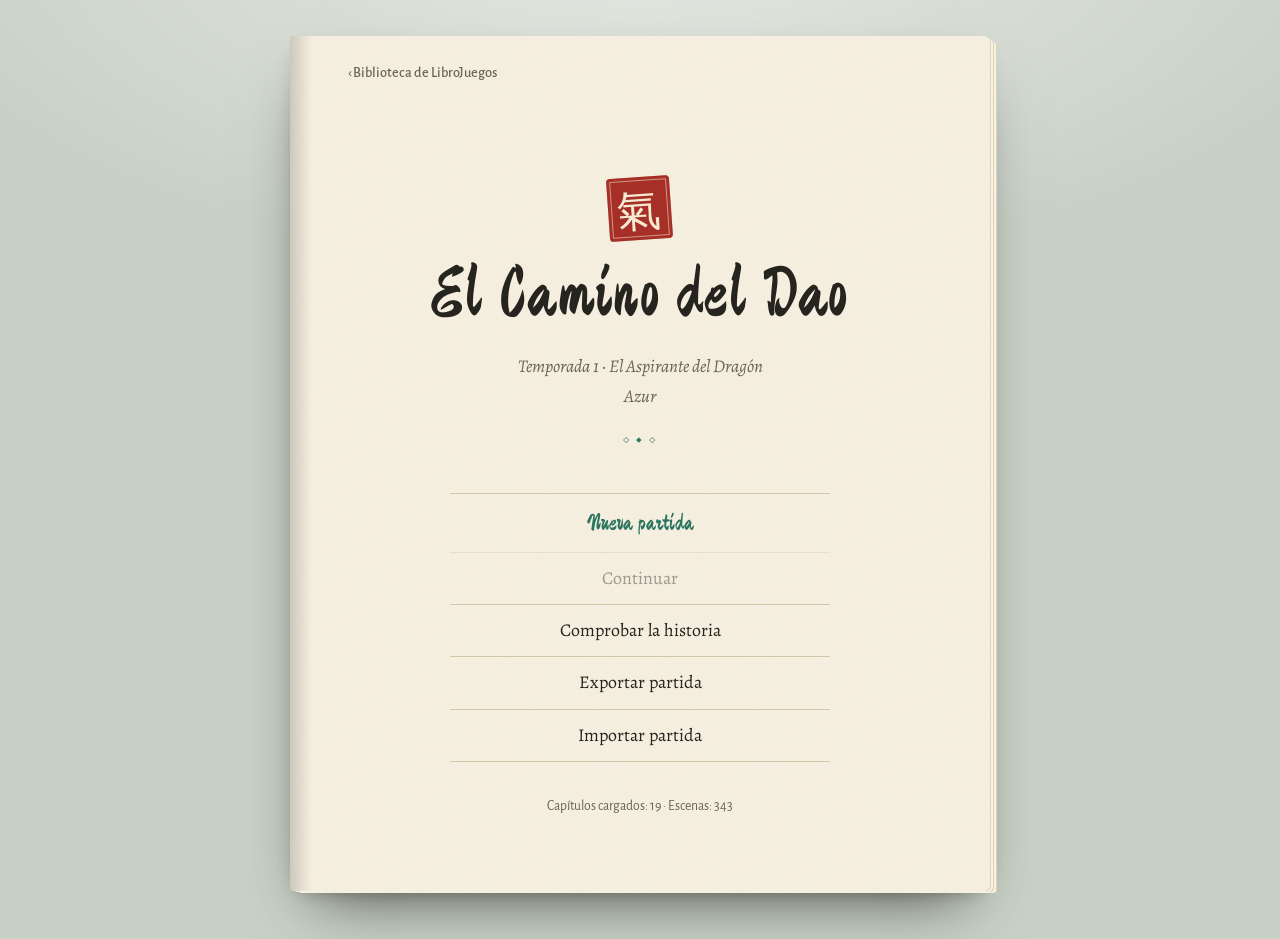
==== Camino-Dao/index.html @ 38c74cd2 "Acción automática: Archivos descomprimidos" ====
<!DOCTYPE html>
<html lang="es"><head><meta charset="utf-8">
<meta name="viewport" content="width=device-width, initial-scale=1, viewport-fit=cover">
<title>El Camino del Dao · LibroJuegos</title>
<meta name="theme-color" content="#0c1413" media="(prefers-color-scheme: dark)">
<meta name="theme-color" content="#c9d1c6" media="(prefers-color-scheme: light)">
<link rel="preconnect" href="https://fonts.googleapis.com">
<link rel="preconnect" href="https://fonts.gstatic.com" crossorigin>
<!-- Fuentes del estándar (Alegreya + Alegreya Sans) + fuente de títulos de esta historia -->
<link rel="stylesheet" href="https://fonts.googleapis.com/css2?family=Alegreya:ital,wght@0,400;0,500;0,700;1,400;1,500&family=Alegreya+Sans:wght@400;500;700&family=Ma+Shan+Zheng&display=swap">
<!-- 1. Estándar común de LibroJuegos  2. Tema de esta historia -->
<link rel="stylesheet" href="../comun/libro.css">
<link rel="stylesheet" href="css/estilos.css">
</head><body><div id="app"></div>
<script src="js/datos.js"></script>
<script src="js/equipo.js"></script>
<script src="js/motor.js"></script>
<script src="js/caza.js"></script>
<script src="js/npcs.js"></script>
<script src="js/acertijos.js"></script>
<script src="js/tecnicas.js"></script>
<script src="js/vida.js"></script>
<!-- Temporada 1: añade aquí cada capítulo nuevo (el último debe ser cap01_mejoras.js mientras exista) -->
<script src="temporadas/t1/cap01.js"></script>
<script src="temporadas/t1/cap01_a.js"></script>
<script src="temporadas/t1/cap01_b.js"></script>
<script src="temporadas/t1/cap01_c.js"></script>
<script src="temporadas/t1/cap01_mejoras.js"></script>
<script src="temporadas/t1/cap02_a.js"></script>
<script src="temporadas/t1/cap02_b.js"></script>
<script src="temporadas/t1/cap02_c.js"></script>
<script src="temporadas/t1/cap02_d.js"></script>
<script src="temporadas/t1/cap03_a.js"></script>
<script src="temporadas/t1/cap03_b.js"></script>
<script src="temporadas/t1/cap03_c.js"></script>
<script src="temporadas/t1/cap03_d.js"></script>
<script src="temporadas/t1/cap04_a.js"></script>
<script src="temporadas/t1/cap04_b.js"></script>
<script src="temporadas/t1/cap04_c.js"></script>
</body></html>
---- comun/libro.css ----
/* =====================================================================
   ESTÁNDAR DE DISEÑO · LibroJuegos
   Hoja común para todas las historias. No pongas aquí colores ni fuentes
   de una historia concreta: eso va en el tema de cada libro
   (<historia>/css/estilos.css), que solo redefine las variables de :root.
   Ver comun/GUIA.md
   ===================================================================== */

/* ---------- 1. Variables (valores por defecto: tinta índigo y oro) ---------- */
:root{
  /* Superficies */
  --mesa:#141a2e;            /* fondo detrás del libro */
  --mesa-luz:rgba(201,167,91,.12);
  --papel:#201d19;           /* página */
  --papel-2:#2a2620;         /* campos, celdas, recuadros */
  --canto:#3a352d;           /* hojas apiladas en el borde */
  /* Tinta */
  --tinta:#ebe1cb;
  --tenue:#a59b86;
  --linea:#4a4337;
  /* Acentos */
  --acento:#c9a75b;          /* color propio de la historia */
  --oro:#d4b062;             /* dinero, misión principal */
  --peligro:#d0574b;         /* vida, combate, errores */
  --exito:#8fc7a4;
  --azul:#86a9dc;
  --sobre-acento:#1b1813;    /* texto encima del acento */
  /* Rarezas (el motor las usa por nombre) */
  --rar-comun:#b9b2a2;--rar-raro:#6fb3ea;--rar-epico:#c193e3;--rar-leg:#e9b04d;
  /* Tipografía */
  --f-titulo:"Cormorant Garamond",Georgia,serif;
  --f-texto:"Alegreya",Georgia,"Times New Roman",serif;
  --f-ui:"Alegreya Sans",system-ui,sans-serif;
  /* Ornamentos */
  --emblema:"";              /* carácter sobre el título de la portada */
  --orn:"❦";                 /* florón de capítulo y fin de pasaje */
  /* Medidas */
  --ancho:700px;
  --pad:clamp(20px,6vw,58px);

  color-scheme:dark;
  box-sizing:border-box;
  padding-top:env(safe-area-inset-top,0px);
  padding-bottom:env(safe-area-inset-bottom,0px);
}
@media (prefers-color-scheme:light){
  :root:not([data-theme="dark"]){
    --mesa:#d9d3c4;--mesa-luz:rgba(255,255,255,.5);
    --papel:#f8f2e4;--papel-2:#efe6d2;--canto:#e2d7bf;
    --tinta:#2a251d;--tenue:#6f6553;--linea:#d3c6a9;
    --acento:#8a6a24;--oro:#8a6a1c;--peligro:#a3302a;--exito:#2f7458;--azul:#3d6aa8;
    --sobre-acento:#fbf6ea;
    --rar-comun:#6c665a;--rar-raro:#2c6fae;--rar-epico:#7a46a6;--rar-leg:#a8680f;
    color-scheme:light;
  }
}

/* ---------- 2. Base ---------- */
*,*::before,*::after{box-sizing:border-box}
html{height:100%;scroll-padding-top:calc(env(safe-area-inset-top,0px) + 120px);-webkit-text-size-adjust:100%}
body{
  margin:0;min-height:100%;
  background:radial-gradient(1100px 520px at 50% -10%,var(--mesa-luz),transparent 70%),var(--mesa);
  background-attachment:fixed;
  color:var(--tinta);
  font:400 1.09rem/1.72 var(--f-texto);
  font-variant-numeric:oldstyle-nums;
  -webkit-font-smoothing:antialiased;
  padding:clamp(0px,3vw,36px) clamp(0px,2.4vw,24px) 48px;
}

/* ---------- 3. La página ---------- */
#app{
  position:relative;
  max-width:var(--ancho);min-height:88vh;margin:0 auto;
  padding:0 var(--pad) clamp(36px,6vw,64px);
  background:
    linear-gradient(90deg,rgba(0,0,0,.16),transparent 22px),           /* pliegue del lomo */
    url("data:image/svg+xml,%3Csvg xmlns='http://www.w3.org/2000/svg' width='160' height='160'%3E%3Cfilter id='n'%3E%3CfeTurbulence type='fractalNoise' baseFrequency='.9' numOctaves='2' stitchTiles='stitch'/%3E%3CfeColorMatrix values='0 0 0 0 .5 0 0 0 0 .4 0 0 0 0 .3 0 0 0 .07 0'/%3E%3C/filter%3E%3Crect width='100%25' height='100%25' filter='url(%23n)'/%3E%3C/svg%3E"),
    var(--papel);
  border-radius:3px 6px 6px 3px;
  box-shadow:
    2px 1px 0 -1px var(--canto),4px 2px 0 -1px var(--papel),
    6px 3px 0 -2px var(--canto),8px 4px 0 -2px var(--papel),
    10px 5px 0 -3px var(--canto),
    0 30px 60px -24px rgba(0,0,0,.6),0 8px 18px -10px rgba(0,0,0,.35);
}
@media (max-width:560px){
  body{padding:0}
  #app{border-radius:0;box-shadow:none;min-height:100vh}
}

/* ---------- 4. Tipografía de lectura ---------- */
h1,h2{font-family:var(--f-titulo);font-weight:400;line-height:1.1;margin:0;text-wrap:balance}
p{margin:0}
.sc{hyphens:auto;-webkit-hyphens:auto;text-align:justify;text-wrap:pretty}
.sc>p:not([class]){margin:0}
.sc>p:not([class])+p:not([class]){text-indent:1.4em}
.sc>p:not([class]):has(> .tag:only-child){text-indent:0;margin-top:.9em}
.sc>p:not([class]):first-child,.sc>h2+p:not([class]){margin-top:.4em}

/* Encabezado de capítulo */
.sc>h2,#app>h2{
  text-align:center;color:var(--acento);
  font-size:clamp(1.7rem,4.6vw,2.2rem);
  margin:1.4em 0 1.1em;
}
.sc>h2::after,#app>h2::after{
  content:var(--orn);display:block;margin-top:.45em;
  font:400 1rem/1 var(--f-texto);color:var(--tenue);letter-spacing:.3em;
}
/* Capitular */
.sc>h2+p:not([class])::first-letter{
  float:left;font-family:var(--f-titulo);font-weight:400;
  font-size:3.35em;line-height:.82;margin:.08em .1em -.05em 0;color:var(--acento);
}
/* Fin del pasaje, antes de las decisiones */
.sc>p:not([class]):has(+ button, + b.t, + .dice, + .fight, + .row, + .lst){margin-bottom:1.6em}
.sc>p:not([class]):has(+ button, + b.t, + .dice, + .fight)::after{
  content:var(--orn);display:block;text-align:center;text-indent:0;
  margin-top:1.1em;color:var(--tenue);font-size:.95rem;
}

/* Notas, estados, marginalia */
.tag{font-family:var(--f-ui);font-size:.86rem;color:var(--tenue);font-style:normal;text-align:left;hyphens:manual}
p.tag{margin:.9em 0;text-indent:0}
.ok{color:var(--exito)}.warn{color:var(--peligro)}.oro{color:var(--oro);font-weight:700}
p.ok,p.warn{font-style:italic;margin:.8em 0;text-indent:0}
b,strong{font-weight:700}

/* Animación de cambio de página (una sola, al entrar en la escena) */
.sc{animation:pasar .5s cubic-bezier(.2,.7,.2,1)}
@keyframes pasar{from{opacity:0;transform:translateY(6px)}}

/* ---------- 5. Portada (menú de la historia) ---------- */
#app>.volver{
  display:inline-block;margin-top:clamp(16px,3vw,28px);
  font:500 .9rem/1.3 var(--f-ui);color:var(--tenue);text-decoration:none;
  border-bottom:1px solid transparent;
}
#app>.volver::before{content:"‹ "}
#app>.volver:hover{color:var(--acento);border-color:currentColor}
#app>.volver:focus-visible{outline:2px solid var(--acento);outline-offset:3px;border-radius:2px}
#app>h1{
  text-align:center;color:var(--tinta);
  font-size:clamp(2.7rem,10vw,4.4rem);line-height:1.05;
  margin:clamp(40px,10vh,96px) 0 .3em;
}
#app>h1::before{
  content:var(--emblema);display:block;margin:0 auto .35em;
  font-size:.75em;color:var(--acento);
}
#app>.sub{
  text-align:center;font-style:italic;color:var(--tenue);
  font-size:1.12rem;margin:0 auto 2.4em;max-width:30ch;
}
#app>.sub::after{content:var(--orn);display:block;margin-top:1.2em;font-style:normal;color:var(--acento)}
/* Índice: los botones de la portada se leen como una tabla de contenidos */
#app>h1~button{
  display:block;width:100%;max-width:380px;margin:0 auto;
  background:none;border:0;border-top:1px solid var(--linea);border-radius:0;
  padding:14px 6px;text-align:center;
  font:400 1.12rem/1.3 var(--f-texto);color:var(--tinta);
}
#app>h1~button:last-of-type{border-bottom:1px solid var(--linea)}
#app>h1~button:first-of-type{font-family:var(--f-titulo);font-size:1.45rem;color:var(--acento)}
#app>h1~button:hover:not(:disabled){background:color-mix(in srgb,var(--acento) 9%,transparent)}
#app>h1~.tag{text-align:center;margin-top:2.4em}

/* ---------- 6. Cabecera de lectura (HUD) ---------- */
.hud,.stk{
  position:sticky;top:env(safe-area-inset-top,0px);z-index:5;
  margin:0 calc(var(--pad) * -1) 10px;padding:10px var(--pad) 9px;
  background:var(--papel);
  border-bottom:1px solid var(--linea);
  box-shadow:0 3px 0 -2px var(--linea),0 10px 14px -12px rgba(0,0,0,.35);
  font:400 .84rem/1.35 var(--f-ui);color:var(--tenue);
  font-variant-numeric:lining-nums tabular-nums;
}
.stk .hud{position:static;margin:0;padding:0 0 6px;border:0;box-shadow:none;background:none}
.rw{display:flex;gap:4px 12px;align-items:center;justify-content:space-between;margin:3px 0}
.hud .rw{flex-wrap:wrap}
.hud .rw>span,.hud .rw>b{white-space:nowrap}
.rn{font-family:var(--f-titulo);font-weight:400;font-size:1.12rem;color:var(--acento)}
.bw{flex:1;min-width:0}
.bw>span{display:block;font:400 .76rem/1.35 var(--f-ui);margin-bottom:2px;color:var(--tenue)}
.bar{height:5px;background:color-mix(in srgb,var(--tinta) 10%,transparent);border-radius:3px;overflow:hidden}
.bar i{display:block;height:100%;background:var(--acento);transition:width .4s}
.bar .hp{background:var(--peligro)}
.bar .qi{background:var(--acento)}

/* ---------- 7. Botones ---------- */
button{
  font:inherit;color:var(--tinta);cursor:pointer;
  background:var(--papel-2);border:1px solid var(--linea);border-radius:4px;
  padding:10px 14px;margin:6px 0;width:100%;text-align:left;display:block;
  text-indent:0;hyphens:manual;
}
button:hover:not(:disabled){border-color:var(--acento)}
button:focus-visible,textarea:focus-visible{outline:2px solid var(--acento);outline-offset:2px}
button:disabled{opacity:.42;cursor:default}

/* Decisiones de la historia y líneas de lista: como un libro-juego */
.sc>button,.lst>button{
  position:relative;background:none;border:0;border-radius:0;
  border-top:1px solid color-mix(in srgb,var(--linea) 70%,transparent);
  margin:0;padding:13px 6px 13px 8px;
  font-family:var(--f-texto);font-size:1.04rem;line-height:1.45;text-align:left;
  transition:background-color .2s,color .2s;
}
.sc>button:hover:not(:disabled),.lst>button:hover:not(:disabled){
  background:color-mix(in srgb,var(--acento) 8%,transparent);color:var(--acento);
}
.sc>button:not(:has(+ button)),.lst>button:last-child{border-bottom:1px solid color-mix(in srgb,var(--linea) 70%,transparent)}
.sc>button:disabled{opacity:.5}
/* Marcadores por tipo de decisión */
.sc>button[class*="k-"]{padding-left:32px}
.sc>button[class*="k-"]::before,.leyenda span::before{
  content:var(--m,"❧");color:var(--mc,var(--acento));
  font-size:.9em;
}
.sc>button[class*="k-"]::before{position:absolute;left:6px;top:14px;width:20px;text-align:center}
.k-main{--m:"★";--mc:var(--oro)}
.leyenda span.k-main::before{content:none}  /* su texto ya lleva ★ */
.k-shop{--m:"◆";--mc:var(--oro)}
.k-hunt{--m:"▲";--mc:var(--peligro)}
.k-social{--m:"●";--mc:var(--exito)}
.k-side{--m:"■";--mc:var(--azul)}
.sc>button.k-main{font-weight:700}
/* Grupos de decisiones */
b.t{
  display:flex;align-items:center;gap:10px;
  margin:1.6em 0 .3em;font:italic 500 .98rem/1.3 var(--f-texto);color:var(--tenue);
}
b.t::after{content:"";flex:1;height:1px;background:var(--linea)}
b.t.g-main{color:var(--oro)}b.t.g-shop{color:var(--oro)}b.t.g-hunt{color:var(--peligro)}
b.t.g-social{color:var(--exito)}b.t.g-side{color:var(--azul)}
b.t+button{border-top:0}

/* Botones pequeños */
button.sm{
  display:inline-block;width:auto;margin:0;padding:3px 11px;
  font:500 .8rem/1.4 var(--f-ui);border-radius:999px;
  background:transparent;border-color:var(--linea);color:var(--tinta);
}
button.sm.on,button.sm:hover:not(:disabled){border-color:var(--acento);color:var(--acento)}
button.sm.on{background:var(--acento);color:var(--sobre-acento)}

/* Pestañas (Comprar / Vender, Forjar / Mejorar…) */
.sc>.row{display:flex;gap:0;margin:.6em 0 1em;border-bottom:1px solid var(--linea)}
.sc>.row>button{
  flex:1;margin:0;background:none;border:0;border-radius:0;
  border-bottom:2px solid transparent;margin-bottom:-1px;
  text-align:center;font:500 .95rem/1.3 var(--f-ui);color:var(--tenue);padding:10px 6px;
}
.sc>.row>button.on{color:var(--acento);border-bottom-color:var(--acento)}
.sc>.row>button:hover:not(:disabled){color:var(--tinta)}

/* Precio a la derecha */
.pr{float:right;margin-left:12px;color:var(--oro);font:700 .95rem/1.5 var(--f-ui);font-variant-numeric:lining-nums tabular-nums}
.qty{margin:.4em 0 .8em;font:400 .84rem/2 var(--f-ui);color:var(--tenue)}

/* ---------- 8. Recuadros ---------- */
/* Misión principal: nota al margen */
.mision{
  margin:16px 0 4px;padding:10px 14px;
  border-left:3px solid var(--oro);
  background:color-mix(in srgb,var(--oro) 8%,transparent);
  font-style:italic;font-size:.98rem;
}
.mision b{font-style:normal;font-family:var(--f-ui);font-size:.84rem;color:var(--oro)}
.leyenda{margin:.6em 0 0;font:400 .78rem/1.9 var(--f-ui);color:var(--tenue)}
.leyenda span{display:inline-flex;align-items:center;gap:5px;margin-right:12px;white-space:nowrap}

/* Tirada de dados y enigmas: lámina enmarcada */
.dice{
  margin:1.4em 0;padding:16px 18px;text-align:center;
  border:1px solid var(--acento);outline:1px solid color-mix(in srgb,var(--acento) 40%,transparent);outline-offset:3px;
  font-family:var(--f-ui);font-variant-numeric:lining-nums;
}
.dice b{font-family:var(--f-texto)}

/* Combate */
.fight{
  margin:1.4em 0 .4em;padding:16px 16px 12px;
  border:1px solid var(--peligro);border-radius:2px;
  outline:1px solid color-mix(in srgb,var(--peligro) 35%,transparent);outline-offset:3px;
  background:color-mix(in srgb,var(--peligro) 5%,transparent);
  text-align:left;
}
.fight>b:first-child{font-family:var(--f-titulo);font-weight:400;font-size:1.5rem;color:var(--peligro);margin-right:6px}
.fight .bw{margin:8px 0 4px}
.log{min-height:3.2em;margin:8px 0;font-style:italic;color:var(--tinta)}
.row{display:grid;grid-template-columns:1fr 1fr;gap:8px}
.fight .row button{
  margin:0;text-align:center;line-height:1.3;padding:10px 8px;
  font:500 .95rem/1.3 var(--f-ui);background:var(--papel);
}
.fight .row .tag{font-size:.76rem}

/* Sello de final */
.sello{
  display:inline-block;padding:4px 14px;margin:1em 0;
  border:2px solid var(--peligro);outline:1px solid var(--peligro);outline-offset:2px;border-radius:2px;
  color:var(--peligro);font-family:var(--f-titulo);font-size:1.15rem;transform:rotate(-2deg);
}

/* Estadísticas */
.stats{display:grid;grid-template-columns:repeat(3,1fr);gap:6px;margin:8px 0}
.stats span{
  padding:6px 4px;text-align:center;border:1px solid var(--linea);border-radius:3px;
  background:var(--papel-2);font:400 .72rem/1.3 var(--f-ui);color:var(--tenue);
}
.stats b{display:block;font-size:1.05rem;color:var(--tinta);font-variant-numeric:lining-nums tabular-nums}
.stats.mini{grid-template-columns:repeat(6,1fr);gap:4px;margin:0}
.stats.mini span{padding:2px;font-size:.62rem;border:0;background:none}
.stats.mini b{font-size:.88rem}

/* Listas (bolsa, técnicas, forja) */
.lst{margin:.3em 0 1em}
.lst>.rw,.tec{
  display:flex;justify-content:space-between;align-items:center;gap:10px;
  padding:10px 2px;margin:0;border-top:1px solid color-mix(in srgb,var(--linea) 70%,transparent);
  text-align:left;hyphens:manual;
}
.lst>.rw:last-child,.tec:last-child{border-bottom:1px solid color-mix(in srgb,var(--linea) 70%,transparent)}
.lst>.rw>button.sm+button.sm,.tec button.sm+button.sm{margin-left:4px}
.tec>div:last-child{display:flex;gap:4px;flex-wrap:wrap;justify-content:flex-end}

/* Campos de texto */
textarea{
  display:block;width:100%;margin:.6em 0;padding:10px;
  background:var(--papel-2);color:var(--tinta);border:1px solid var(--linea);border-radius:4px;
  font:400 .78rem/1.5 ui-monospace,Menlo,Consolas,monospace;resize:vertical;
}
#app>p{margin:.6em 0}

/* ---------- 9. Movimiento reducido y móvil ---------- */
@media (prefers-reduced-motion:reduce){
  .sc{animation:none}
  .bar i,.sc>button,.lst>button{transition:none}
}
@media (max-width:480px){
  body{font-size:1.04rem}
  .sc{text-align:left}
  .sc>button,.lst>button{font-size:1rem}
  .hud .rw{column-gap:8px}
  .hud .rn{font-size:1rem}
}
---- Camino-Dao/css/estilos.css ----
/* =====================================================================
   TEMA · El Camino del Dao
   Se carga después de ../comun/libro.css y solo redefine variables
   y los detalles propios de esta historia.
   ===================================================================== */
:root{
  --mesa:#0c1413;
  --mesa-luz:rgba(127,196,168,.14);
  --papel:#1d1c18;
  --papel-2:#26251f;
  --canto:#33322a;
  --tinta:#ebe3cf;
  --tenue:#a39c88;
  --linea:#433f33;
  --acento:#82c6a9;          /* jade */
  --oro:#d6ae55;
  --peligro:#d9594c;         /* bermellón de sello */
  --exito:#82c6a9;
  --azul:#86a9dc;
  --sobre-acento:#10201a;
  --f-titulo:"Ma Shan Zheng","Songti SC","STKaiti",serif;
  --emblema:"氣";
  --orn:"◇ ◆ ◇";
}
@media (prefers-color-scheme:light){
  :root:not([data-theme="dark"]){
    --mesa:#c9d1c6;
    --mesa-luz:rgba(255,255,255,.55);
    --papel:#f7f1e2;
    --papel-2:#ede5d0;
    --canto:#ddd3ba;
    --tinta:#26241e;
    --tenue:#6b6556;
    --linea:#d2c7aa;
    --acento:#2b7560;
    --oro:#8c6a1c;
    --peligro:#a62f27;
    --exito:#2b7560;
    --azul:#3d6aa8;
    --sobre-acento:#f7f1e2;
  }
}

/* El emblema de la portada es un sello de bermellón */
#app>h1::before{
  width:1.45em;height:1.45em;line-height:1.45em;
  font-size:.62em;color:#f6ead2;background:var(--peligro);
  border-radius:4px;transform:rotate(-4deg);
  box-shadow:inset 0 0 0 3px var(--peligro),inset 0 0 0 4px rgba(246,234,210,.55);
}
/* La caligrafía necesita algo más de cuerpo y aire */
#app>h1{letter-spacing:.02em}
.sc>h2,#app>h2{letter-spacing:.03em}
.sc>h2::after,#app>h2::after,#app>.sub::after{letter-spacing:.15em;font-size:.8rem}
.sc>h2+p:not([class])::first-letter{font-size:3.1em;line-height:.9}
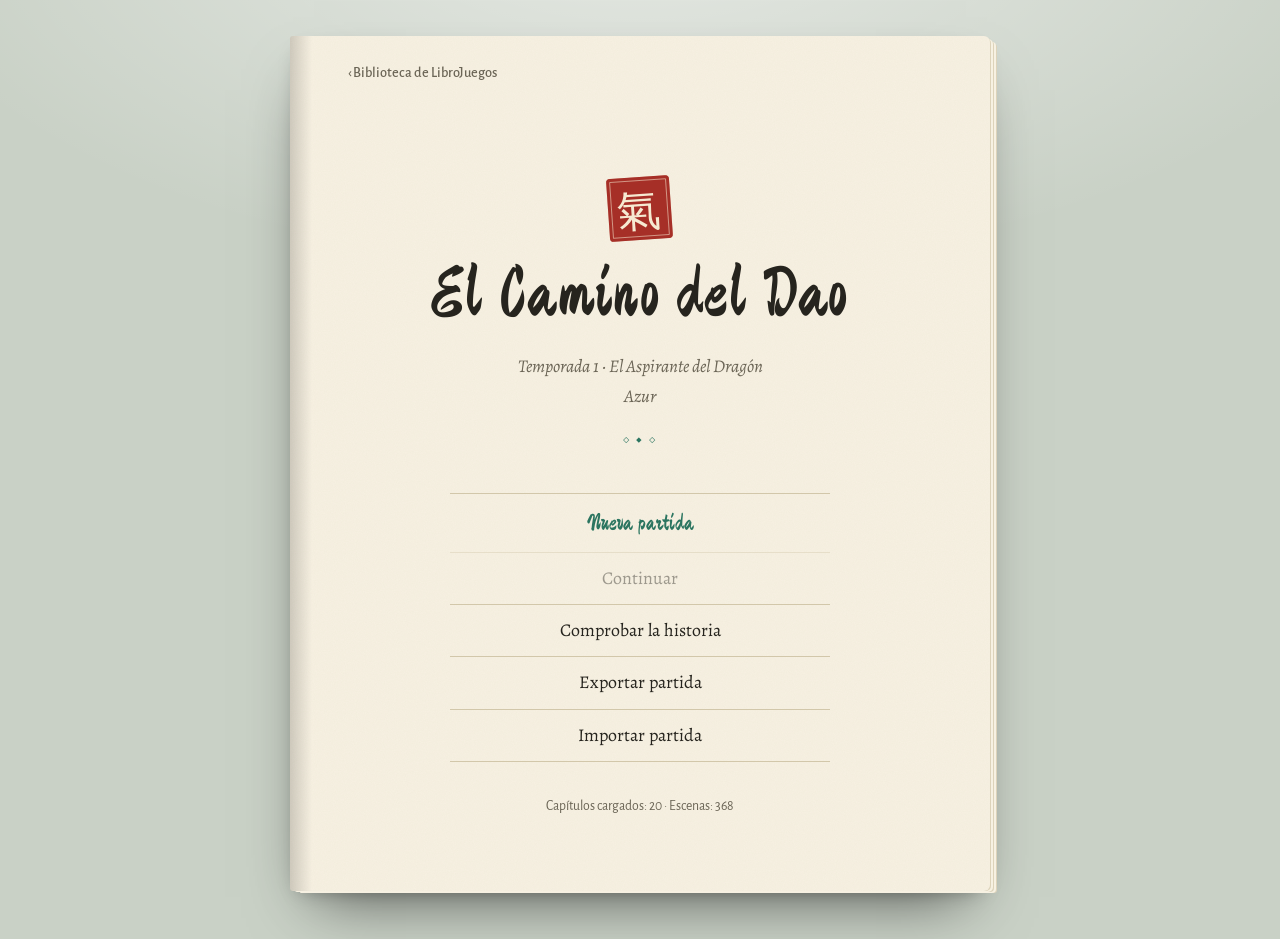
==== commit d26b71b5: "Acción automática: Archivos descomprimidos" ====
--- a/Camino-Dao/index.html
+++ b/Camino-Dao/index.html
@@ -37,4 +37,5 @@
 <script src="temporadas/t1/cap04_a.js"></script>
 <script src="temporadas/t1/cap04_b.js"></script>
 <script src="temporadas/t1/cap04_c.js"></script>
+<script src="temporadas/t1/cap04_d.js"></script>
 </body></html>
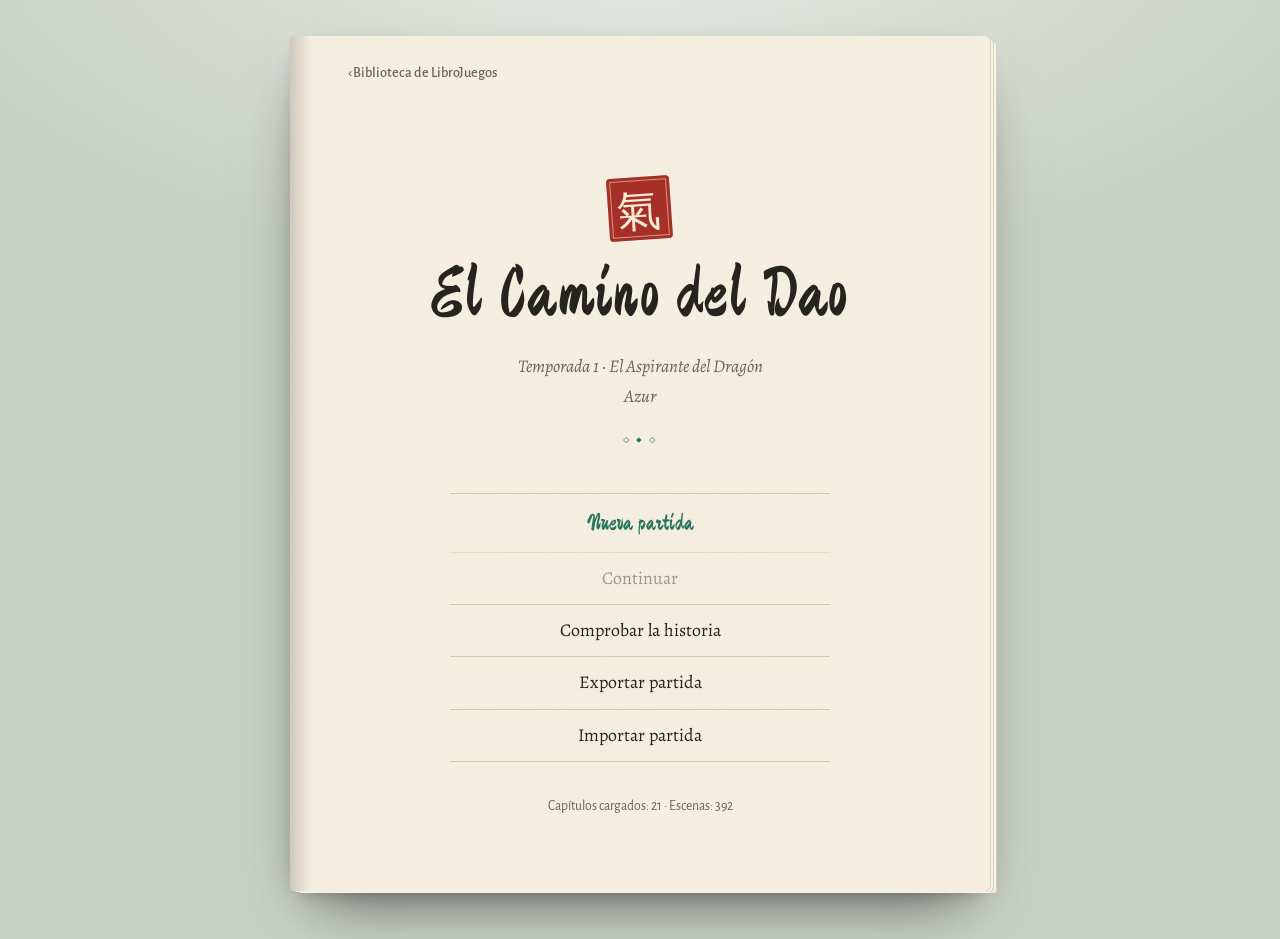
==== commit c51dd8d6: "Acción automática: Archivos descomprimidos" ====
--- a/Camino-Dao/index.html
+++ b/Camino-Dao/index.html
@@ -38,4 +38,5 @@
 <script src="temporadas/t1/cap04_b.js"></script>
 <script src="temporadas/t1/cap04_c.js"></script>
 <script src="temporadas/t1/cap04_d.js"></script>
+<script src="temporadas/t1/cap05_a.js"></script>
 </body></html>
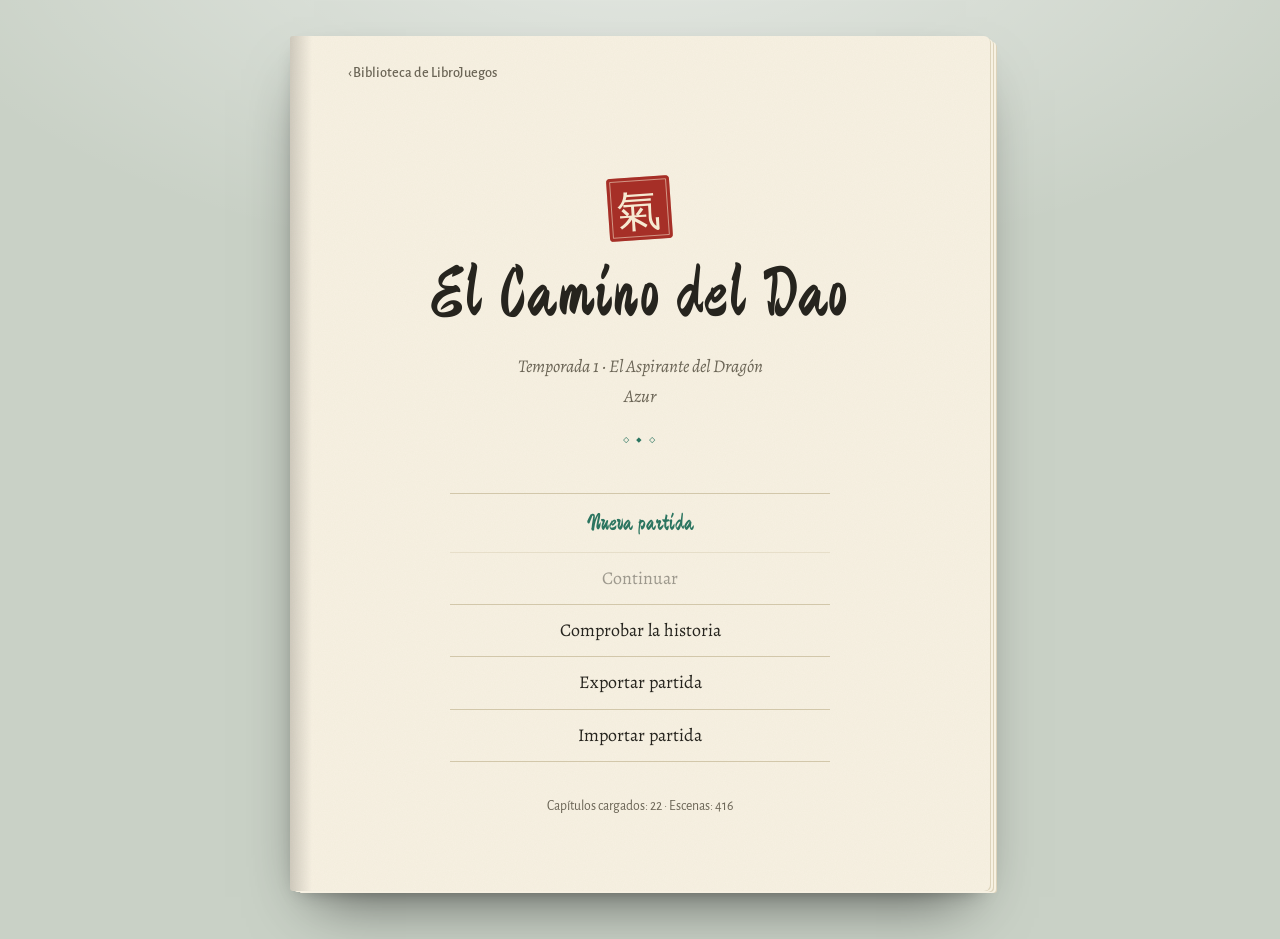
==== commit 78542881: "Acción automática: Archivos descomprimidos" ====
--- a/Camino-Dao/index.html
+++ b/Camino-Dao/index.html
@@ -39,4 +39,5 @@
 <script src="temporadas/t1/cap04_c.js"></script>
 <script src="temporadas/t1/cap04_d.js"></script>
 <script src="temporadas/t1/cap05_a.js"></script>
+<script src="temporadas/t1/cap05_b.js"></script>
 </body></html>
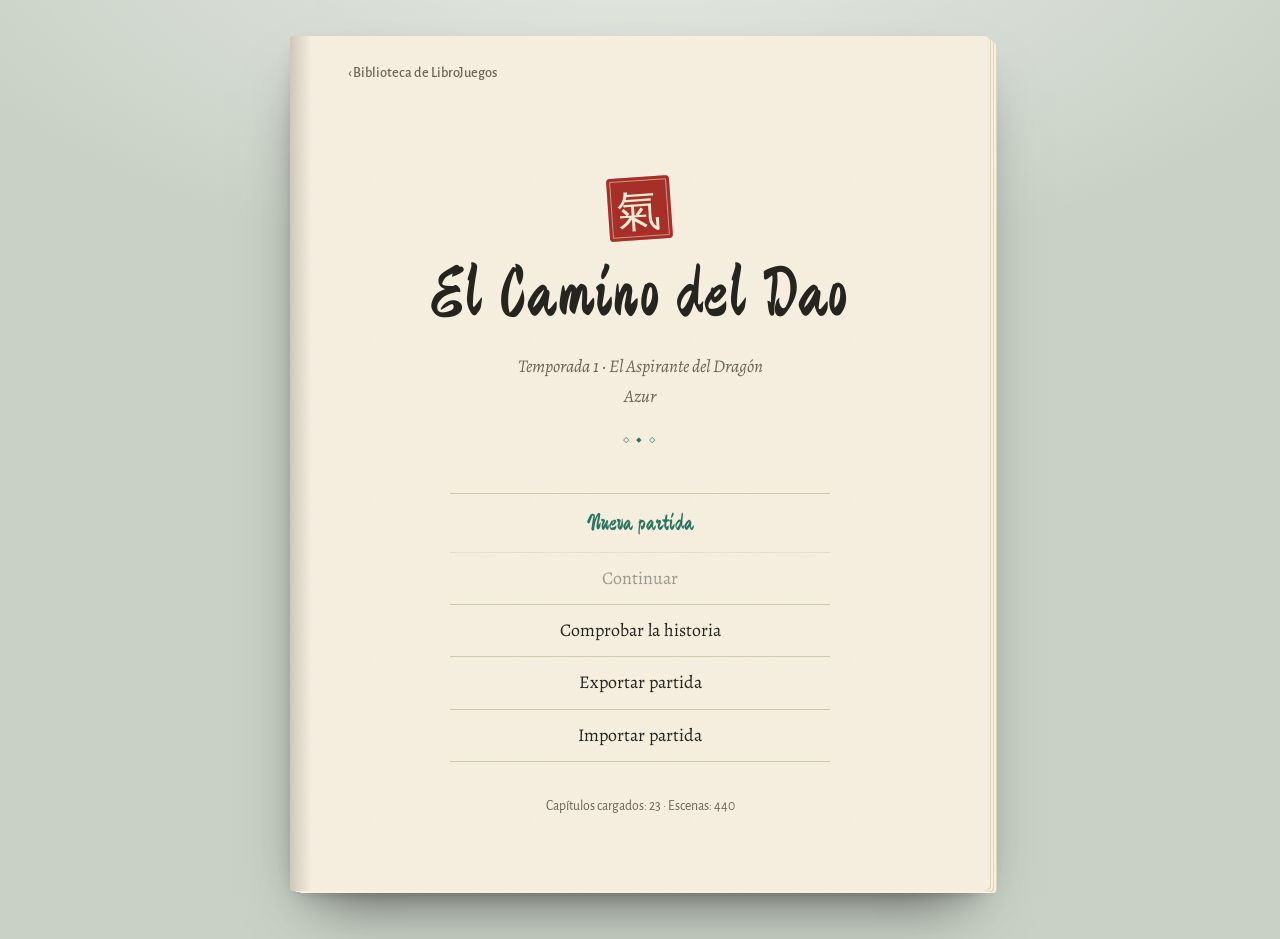
==== commit a7b65f56: "Acción automática: Archivos descomprimidos" ====
--- a/Camino-Dao/index.html
+++ b/Camino-Dao/index.html
@@ -40,4 +40,5 @@
 <script src="temporadas/t1/cap04_d.js"></script>
 <script src="temporadas/t1/cap05_a.js"></script>
 <script src="temporadas/t1/cap05_b.js"></script>
+<script src="temporadas/t1/cap05_c.js"></script>
 </body></html>
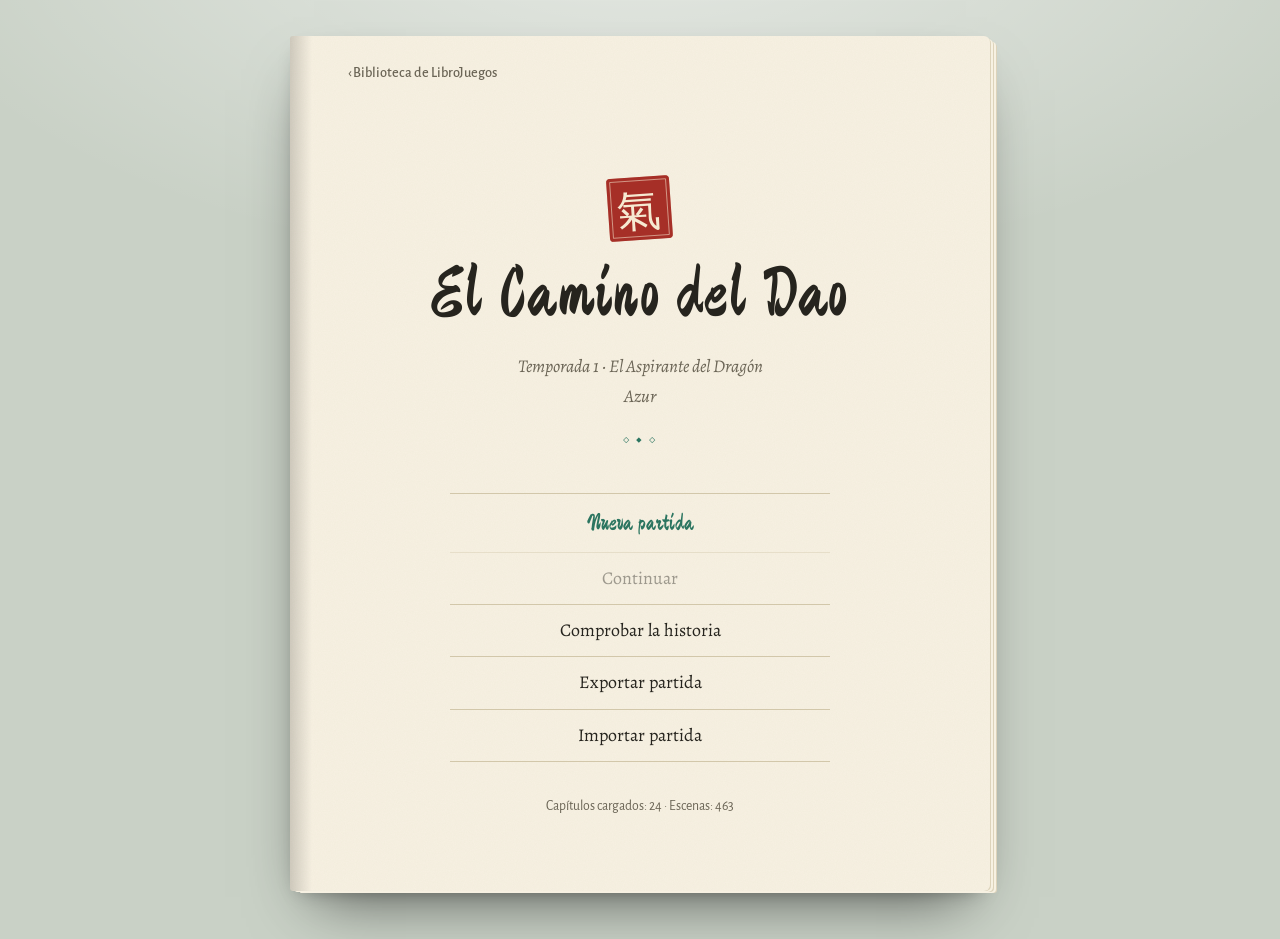
==== commit c4fcf05e: "Acción automática: Archivos descomprimidos" ====
--- a/Camino-Dao/index.html
+++ b/Camino-Dao/index.html
@@ -41,4 +41,5 @@
 <script src="temporadas/t1/cap05_a.js"></script>
 <script src="temporadas/t1/cap05_b.js"></script>
 <script src="temporadas/t1/cap05_c.js"></script>
+<script src="temporadas/t1/cap05_d.js"></script>
 </body></html>
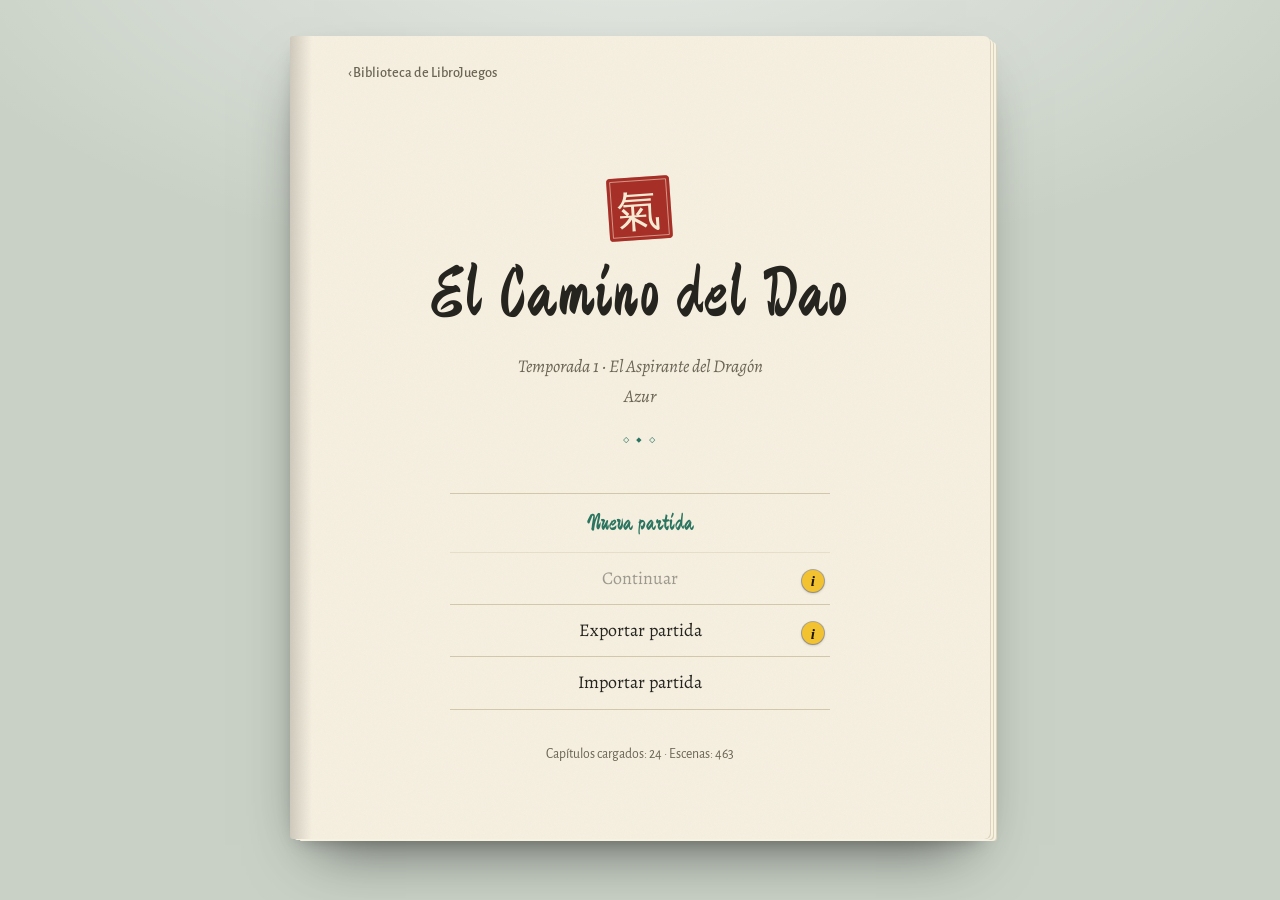
==== commit 40200cd8: "Acción automática: Archivos descomprimidos" ====
--- a/Camino-Dao/index.html
+++ b/Camino-Dao/index.html
@@ -11,6 +11,11 @@
 <!-- 1. Estándar común de LibroJuegos  2. Tema de esta historia -->
 <link rel="stylesheet" href="../comun/libro.css">
 <link rel="stylesheet" href="css/estilos.css">
+<!-- 3. Ajustes de texto del lector (tipografía y tamaño, guardados en el navegador) -->
+<script src="../comun/ajustes.js"></script>
+<!-- 4. Ayudas «i» del juego (icono amarillo con explicaciones) -->
+<script src="../comun/info.js"></script>
+<script src="../comun/info-textos.js"></script>
 </head><body><div id="app"></div>
 <script src="js/datos.js"></script>
 <script src="js/equipo.js"></script>
--- a/comun/libro.css
+++ b/comun/libro.css
@@ -25,6 +25,8 @@
   --exito:#8fc7a4;
   --azul:#86a9dc;
   --sobre-acento:#1b1813;    /* texto encima del acento */
+  --info-bg:#f2c230;         /* icono «i» de ayuda (amarillo, igual en claro y oscuro) */
+  --info-tx:#1d1600;
   /* Rarezas (el motor las usa por nombre) */
   --rar-comun:#b9b2a2;--rar-raro:#6fb3ea;--rar-epico:#c193e3;--rar-leg:#e9b04d;
   /* Tipografía */
@@ -211,7 +213,7 @@
 .sc>button:hover:not(:disabled),.lst>button:hover:not(:disabled){
   background:color-mix(in srgb,var(--acento) 8%,transparent);color:var(--acento);
 }
-.sc>button:not(:has(+ button)),.lst>button:last-child{border-bottom:1px solid color-mix(in srgb,var(--linea) 70%,transparent)}
+.sc>button:not(:has(+ button, + .i-row + button)),.lst>button:last-child{border-bottom:1px solid color-mix(in srgb,var(--linea) 70%,transparent)}
 .sc>button:disabled{opacity:.5}
 /* Marcadores por tipo de decisión */
 .sc>button[class*="k-"]{padding-left:32px}
@@ -335,10 +337,30 @@
 }
 #app>p{margin:.6em 0}
 
+/* ---------- 8b. Ayudas «i» (la ventana la dibuja comun/info.js) ---------- */
+button.info{
+  position:relative;display:inline-grid;place-items:center;vertical-align:middle;
+  flex:none;width:1.4rem;height:1.4rem;min-width:0;margin:0 0 0 .45em;padding:0;
+  border:0;border-radius:50%;background:var(--info-bg);color:var(--info-tx);
+  font:italic 700 .95rem/1 Georgia,"Times New Roman",serif;text-indent:0;text-align:center;
+  box-shadow:0 0 0 1px rgba(0,0,0,.28),0 1px 3px rgba(0,0,0,.28);
+  transition:transform .15s,filter .15s;
+}
+button.info::after{content:"";position:absolute;inset:-.6rem}   /* zona táctil ampliada */
+button.info:hover:not(:disabled){filter:brightness(1.08);transform:scale(1.1);border:0}
+button.info:focus-visible{outline:2px solid var(--tinta);outline-offset:2px}
+.hud button.info,.mision button.info,.dice button.info{width:1.2rem;height:1.2rem;font-size:.8rem;margin-block:-.15rem}
+/* Icono en su propia fila, pegado al borde derecho del botón anterior */
+.i-row{display:block;position:relative;height:0;margin:0}
+.i-row>button.info{position:absolute;right:6px;bottom:.75rem;margin:0}
+.sc>button:has(+ .i-row){padding-right:2.6rem}
+#app>h1~.i-row{max-width:380px;margin:0 auto}
+#app>h1~button:has(+ .i-row){padding-right:2.6rem;padding-left:2.6rem}   /* texto centrado de verdad */
+
 /* ---------- 9. Movimiento reducido y móvil ---------- */
 @media (prefers-reduced-motion:reduce){
   .sc{animation:none}
-  .bar i,.sc>button,.lst>button{transition:none}
+  .bar i,.sc>button,.lst>button,button.info{transition:none}
 }
 @media (max-width:480px){
   body{font-size:1.04rem}
